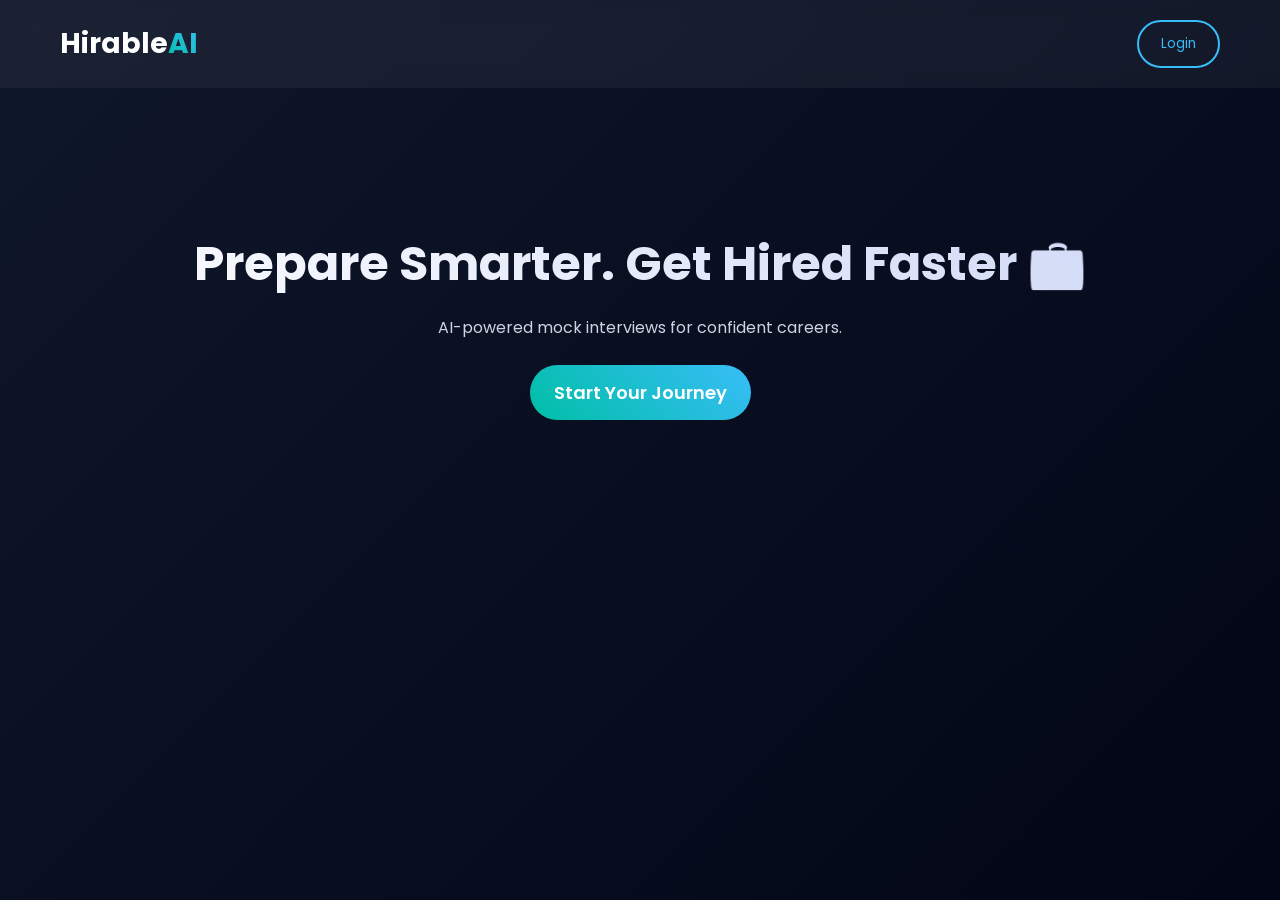
==== frontend1/index.html @ e86389a5 "HirableAi" ====
<!DOCTYPE html>
<html>
<head>
<title>HireableAI</title>
<link rel="stylesheet" href="style.css">
</head>

<body>

<nav class="navbar">
<h1 class="logo">Hirable<span>AI</span></h1>
<a href="login.html">
<button class="secondary-btn">Login</button>
</a>
</nav>

<section class="hero">
<h2>Prepare Smarter. Get Hired Faster 💼</h2>
<p>AI-powered mock interviews for confident careers.</p>

<a href="login.html">
<button class="primary-btn big-btn">Start Your Journey</button>
</a>
</section>

</body>

</html>
---- frontend1/style.css ----
/* GOOGLE FONT */
@import url('https://fonts.googleapis.com/css2?family=Poppins:wght@300;400;500;600;700&display=swap');

*{
margin:0;
padding:0;
box-sizing:border-box;
font-family:Poppins,sans-serif;
}

/* BACKGROUND */
body{
min-height:100vh;
background: linear-gradient(135deg,#0f172a,#020617);
color:white;
}

/* NAVBAR */
.navbar{
display:flex;
justify-content:space-between;
align-items:center;
padding:20px 60px;
background:rgba(255,255,255,0.05);
backdrop-filter:blur(10px);
}

.logo{
font-size:28px;
font-weight:700;
}

.logo span{
    background: linear-gradient(45deg,#00BFA6,#38BDF8);
    background-clip: text;
    -webkit-background-clip: text;
    -webkit-text-fill-color: transparent;
    color: transparent;
}



/* HERO */
.hero{
text-align:center;
margin-top:140px;
animation:fadeUp 1s ease;
}

.hero h2{
    font-size:48px;
    background: linear-gradient(45deg,#ffffff,#cbd5f5);
    background-clip: text;
    -webkit-background-clip: text;
    -webkit-text-fill-color: transparent;
    color: transparent;
}

.hero p{
margin-top:15px;
color:#cbd5e1;
}

/* GLASS CARD */
.card{
background:rgba(255,255,255,0.08);
backdrop-filter:blur(20px);
padding:35px;
width:380px;
border-radius:20px;
box-shadow:0 20px 60px rgba(0,0,0,0.4);
text-align:center;
animation:fadeUp 0.8s ease;
}

/* CENTER LAYOUT */
.center-page{
display:flex;
justify-content:center;
align-items:center;
height:90vh;
}

/* INPUTS */
input,textarea,select{
width:100%;
padding:14px;
margin:12px 0;
border:none;
border-radius:12px;
background:rgba(255,255,255,0.15);
color:white;
outline:none;
}

input::placeholder,
textarea::placeholder{
color:#cbd5e1;
}

/* BUTTONS */
.primary-btn{
background:linear-gradient(45deg,#00BFA6,#38BDF8);
padding:14px 24px;
border:none;
border-radius:30px;
color:white;
font-weight:600;
cursor:pointer;
transition:0.3s;
}

.primary-btn:hover{
transform:translateY(-4px);
box-shadow:0 10px 25px rgba(0,191,166,0.4);
}

.secondary-btn{
background:transparent;
border:2px solid #38BDF8;
color:#38BDF8;
padding:12px 22px;
border-radius:30px;
cursor:pointer;
transition:0.3s;
}

.secondary-btn:hover{
background:#38BDF8;
color:white;
}

/* BIG BUTTON */
.big-btn{
margin-top:25px;
font-size:18px;
}

/* ANIMATIONS */
@keyframes fadeUp{
from{
opacity:0;
transform:translateY(40px);
}
to{
opacity:1;
transform:translateY(0);
}
}

/* RESULT PAGE */

.result-card{
width:420px;
}

/* SCORE CIRCLE */
.score-circle{
width:150px;
height:150px;
margin:20px auto;
border-radius:50%;
background:conic-gradient(
#00BFA6 0% 82%,
rgba(255,255,255,0.1) 82% 100%
);
display:flex;
flex-direction:column;
justify-content:center;
align-items:center;
}

.score-circle h1{
font-size:32px;
}

/* SKILL BARS */
.skill{
margin:15px 0;
text-align:left;
}

.bar{
width:100%;
height:12px;
background:rgba(255,255,255,0.1);
border-radius:10px;
overflow:hidden;
}

.bar div{
height:12px;
background:linear-gradient(90deg,#00BFA6,#38BDF8);
width:0%;
transition:1s;
}

/* FEEDBACK */
.feedback{
margin:20px 0;
padding:15px;
background:rgba(255,255,255,0.08);
border-radius:12px;
font-size:14px;
color:#cbd5e1;
}

/* MOCK PAGE */

.mock-card{
width:500px;
}

.mock-top{
display:flex;
justify-content:space-between;
margin-bottom:15px;
font-weight:600;
color:#cbd5e1;
}

.mock-controls{
display:flex;
justify-content:space-between;
margin-top:15px;
}

.end-btn{
margin-top:15px;
width:100%;
padding:12px;
border:none;
border-radius:25px;
background:#ef4444;
color:white;
cursor:pointer;
}

/* QUESTION STYLE */
#questionText{
margin:20px 0;
min-height:60px;
}
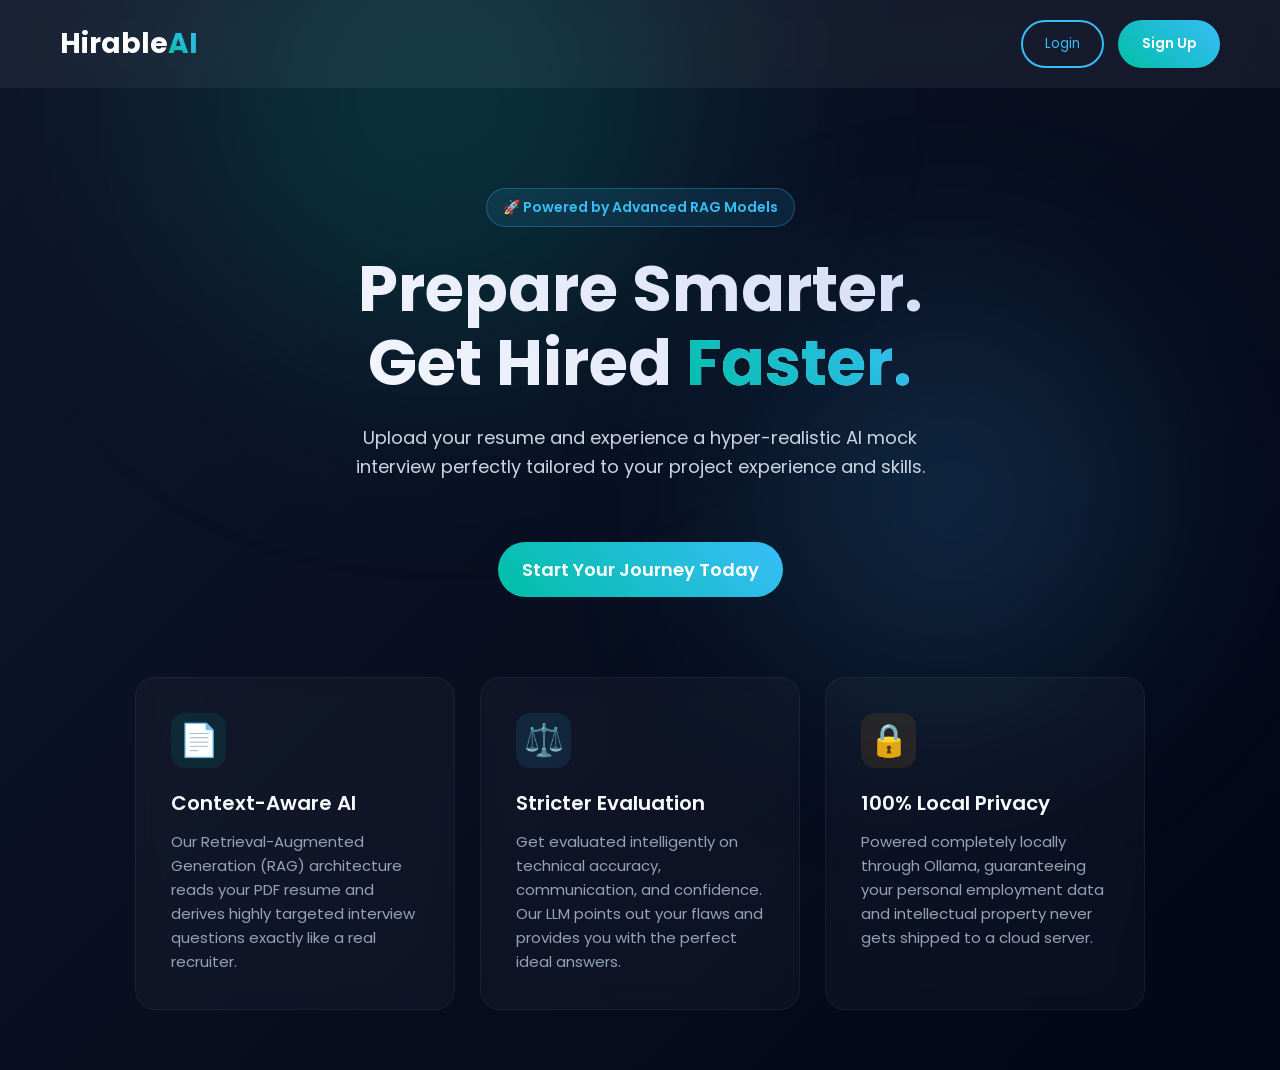
==== commit e2be804e: "Final Changes" ====
--- a/frontend1/index.html
+++ b/frontend1/index.html
@@ -1,28 +1,139 @@
 <!DOCTYPE html>
 <html>
 <head>
-<title>HireableAI</title>
+<title>HirableAI | Ace Your Next Tech Interview</title>
 <link rel="stylesheet" href="style.css">
+<style>
+  /* Landing Page Specific Styles */
+  .hero-container {
+      max-width: 1100px;
+      margin: 0 auto;
+      padding: 0 20px;
+      margin-top: 100px;
+      position: relative;
+      z-index: 10;
+  }
+  
+  .hero-badge {
+      display: inline-block;
+      padding: 8px 16px;
+      background: rgba(56, 189, 248, 0.1);
+      border: 1px solid rgba(56, 189, 248, 0.3);
+      border-radius: 20px;
+      color: #38BDF8;
+      font-size: 14px;
+      font-weight: 600;
+      margin-bottom: 25px;
+      animation: fadeUp 0.8s ease;
+  }
+  
+  .hero h2 {
+      font-size: 64px;
+      line-height: 1.15;
+      margin-bottom: 25px;
+      font-weight: 700;
+  }
+  
+  .hero p {
+      font-size: 18px;
+      max-width: 600px;
+      margin: 0 auto 35px auto;
+      line-height: 1.6;
+  }
+  
+  .features-grid {
+      display: flex;
+      justify-content: center;
+      gap: 25px;
+      margin-top: 80px;
+      flex-wrap: wrap;
+      padding-bottom: 60px;
+  }
+  
+  .feature-box {
+      background: rgba(255, 255, 255, 0.03);
+      border: 1px solid rgba(255, 255, 255, 0.05);
+      backdrop-filter: blur(10px);
+      padding: 35px;
+      border-radius: 20px;
+      width: 320px;
+      text-align: left;
+      transition: 0.4s;
+      animation: fadeUp 1.2s ease forwards;
+  }
+  
+  .feature-box:hover {
+      background: rgba(255, 255, 255, 0.08);
+      transform: translateY(-8px);
+      box-shadow: 0 15px 35px rgba(0,0,0,0.4);
+      border: 1px solid rgba(56, 189, 248, 0.2);
+  }
+  
+  .feature-icon {
+      font-size: 32px;
+      margin-bottom: 20px;
+      height: 55px;
+      width: 55px;
+      display: flex;
+      align-items: center;
+      justify-content: center;
+      background: rgba(0, 191, 166, 0.1);
+      border-radius: 14px;
+  }
+  
+  .feature-box h3 {
+      font-size: 20px;
+      margin-bottom: 12px;
+      color: #f8fafc;
+      font-weight: 600;
+  }
+  
+  .feature-box p {
+      font-size: 15px;
+      color: #94a3b8;
+      line-height: 1.6;
+      margin: 0;
+  }
+</style>
 </head>
 
-<body>
+<body style="position: relative; overflow-x: hidden;">
 
-<nav class="navbar">
+<nav class="navbar" style="position: relative; z-index: 10;">
 <h1 class="logo">Hirable<span>AI</span></h1>
-<a href="login.html">
-<button class="secondary-btn">Login</button>
-</a>
+<div>
+    <button class="secondary-btn" onclick="window.location='login.html'" style="margin-right: 10px;">Login</button>
+    <button class="primary-btn" onclick="window.location='signup.html'">Sign Up</button>
+</div>
 </nav>
 
-<section class="hero">
-<h2>Prepare Smarter. Get Hired Faster 💼</h2>
-<p>AI-powered mock interviews for confident careers.</p>
+<section class="hero hero-container">
+    <div class="hero-badge">🚀 Powered by Advanced RAG Models</div>
+    <h2>Prepare Smarter.<br>Get Hired <span style="background: linear-gradient(45deg,#00BFA6,#38BDF8); -webkit-background-clip: text; color: transparent;">Faster.</span></h2>
+    <p>Upload your resume and experience a hyper-realistic AI mock interview perfectly tailored to your project experience and skills.</p>
+    
+    <div style="margin-top: 10px;">
+        <button class="primary-btn big-btn" onclick="window.location='login.html'">Start Your Journey Today</button>
+    </div>
 
-<a href="login.html">
-<button class="primary-btn big-btn">Start Your Journey</button>
-</a>
+    <div class="features-grid">
+        <div class="feature-box">
+            <div class="feature-icon" style="color:#00BFA6;">📄</div>
+            <h3>Context-Aware AI</h3>
+            <p>Our Retrieval-Augmented Generation (RAG) architecture reads your PDF resume and derives highly targeted interview questions exactly like a real recruiter.</p>
+        </div>
+        <div class="feature-box">
+            <div class="feature-icon" style="color:#38BDF8; background: rgba(56, 189, 248, 0.1);">⚖️</div>
+            <h3>Stricter Evaluation</h3>
+            <p>Get evaluated intelligently on technical accuracy, communication, and confidence. Our LLM points out your flaws and provides you with the perfect ideal answers.</p>
+        </div>
+        <div class="feature-box">
+            <div class="feature-icon" style="color:#f59e0b; background: rgba(245, 158, 11, 0.1);">🔒</div>
+            <h3>100% Local Privacy</h3>
+            <p>Powered completely locally through Ollama, guaranteeing your personal employment data and intellectual property never gets shipped to a cloud server.</p>
+        </div>
+    </div>
 </section>
 
 </body>
-
 </html>
--- a/frontend1/style.css
+++ b/frontend1/style.css
@@ -13,6 +13,37 @@
 min-height:100vh;
 background: linear-gradient(135deg,#0f172a,#020617);
 color:white;
+position: relative;
+overflow-x: hidden;
+}
+
+/* GLOBAL GLOW ORBS */
+body::before {
+    content: '';
+    position: fixed;
+    top: -150px;
+    left: 15%;
+    width: 500px;
+    height: 500px;
+    background: rgba(0, 191, 166, 0.18);
+    filter: blur(120px);
+    border-radius: 50%;
+    z-index: -1;
+    pointer-events: none;
+}
+
+body::after {
+    content: '';
+    position: fixed;
+    top: 300px;
+    right: 10%;
+    width: 400px;
+    height: 400px;
+    background: rgba(56, 189, 248, 0.15);
+    filter: blur(100px);
+    border-radius: 50%;
+    z-index: -1;
+    pointer-events: none;
 }
 
 /* NAVBAR */
@@ -71,14 +102,16 @@
 box-shadow:0 20px 60px rgba(0,0,0,0.4);
 text-align:center;
 animation:fadeUp 0.8s ease;
+margin: 40px auto;
 }
 
 /* CENTER LAYOUT */
 .center-page{
 display:flex;
 justify-content:center;
-align-items:center;
-height:90vh;
+align-items:flex-start;
+min-height:100vh;
+padding: 40px 20px;
 }
 
 /* INPUTS */
@@ -86,11 +119,34 @@
 width:100%;
 padding:14px;
 margin:12px 0;
-border:none;
+border: 2px solid transparent;
 border-radius:12px;
-background:rgba(255,255,255,0.15);
+background:rgba(255,255,255,0.08);
 color:white;
 outline:none;
+transition: 0.3s;
+font-size: 15px;
+}
+
+input:focus, textarea:focus {
+background:rgba(255,255,255,0.12);
+border: 2px solid #38BDF8;
+box-shadow: 0 0 15px rgba(56, 189, 248, 0.2);
+}
+
+input[type="file"] {
+    padding: 40px 14px;
+    background: rgba(255, 255, 255, 0.03);
+    border: 2px dashed rgba(255, 255, 255, 0.2);
+    text-align: center;
+    cursor: pointer;
+    font-size: 14px;
+    color: #cbd5e1;
+}
+
+input[type="file"]:hover {
+    border: 2px dashed #00BFA6;
+    background: rgba(0, 191, 166, 0.05);
 }
 
 input::placeholder,
@@ -151,7 +207,9 @@
 /* RESULT PAGE */
 
 .result-card{
-width:420px;
+width: 750px;
+margin-top: 40px;
+margin-bottom: 40px;
 }
 
 /* SCORE CIRCLE */
@@ -241,3 +299,64 @@
 margin:20px 0;
 min-height:60px;
 }
+
+/* DASHBOARD */
+.dashboard-container {
+    width: 800px;
+    max-width: 90%;
+    margin: 0 auto;
+}
+
+.dashboard-header {
+    text-align: center;
+    margin-bottom: 40px;
+}
+
+.dashboard-header h2 {
+    font-size: 36px;
+    background: linear-gradient(45deg,#ffffff,#cbd5f5);
+    background-clip: text;
+    -webkit-background-clip: text;
+    -webkit-text-fill-color: transparent;
+    color: transparent;
+}
+
+.dashboard-stats {
+    display: flex;
+    justify-content: space-between;
+    gap: 20px;
+    margin-bottom: 30px;
+}
+
+.stat-card {
+    background: rgba(255, 255, 255, 0.08);
+    backdrop-filter: blur(20px);
+    padding: 30px 20px;
+    border-radius: 20px;
+    box-shadow: 0 10px 30px rgba(0,0,0,0.2);
+    flex: 1;
+    text-align: center;
+    transition: 0.3s;
+    animation: fadeUp 0.6s ease forwards;
+}
+
+.stat-card:hover {
+    transform: translateY(-5px);
+    background: rgba(255, 255, 255, 0.12);
+}
+
+.stat-icon {
+    font-size: 40px;
+    margin-bottom: 10px;
+}
+
+.stat-card h3 {
+    font-size: 14px;
+    font-weight: 500;
+    color: #cbd5e1;
+    margin-bottom: 10px;
+}
+
+.stat-card h1 {
+    font-size: 36px;
+}
